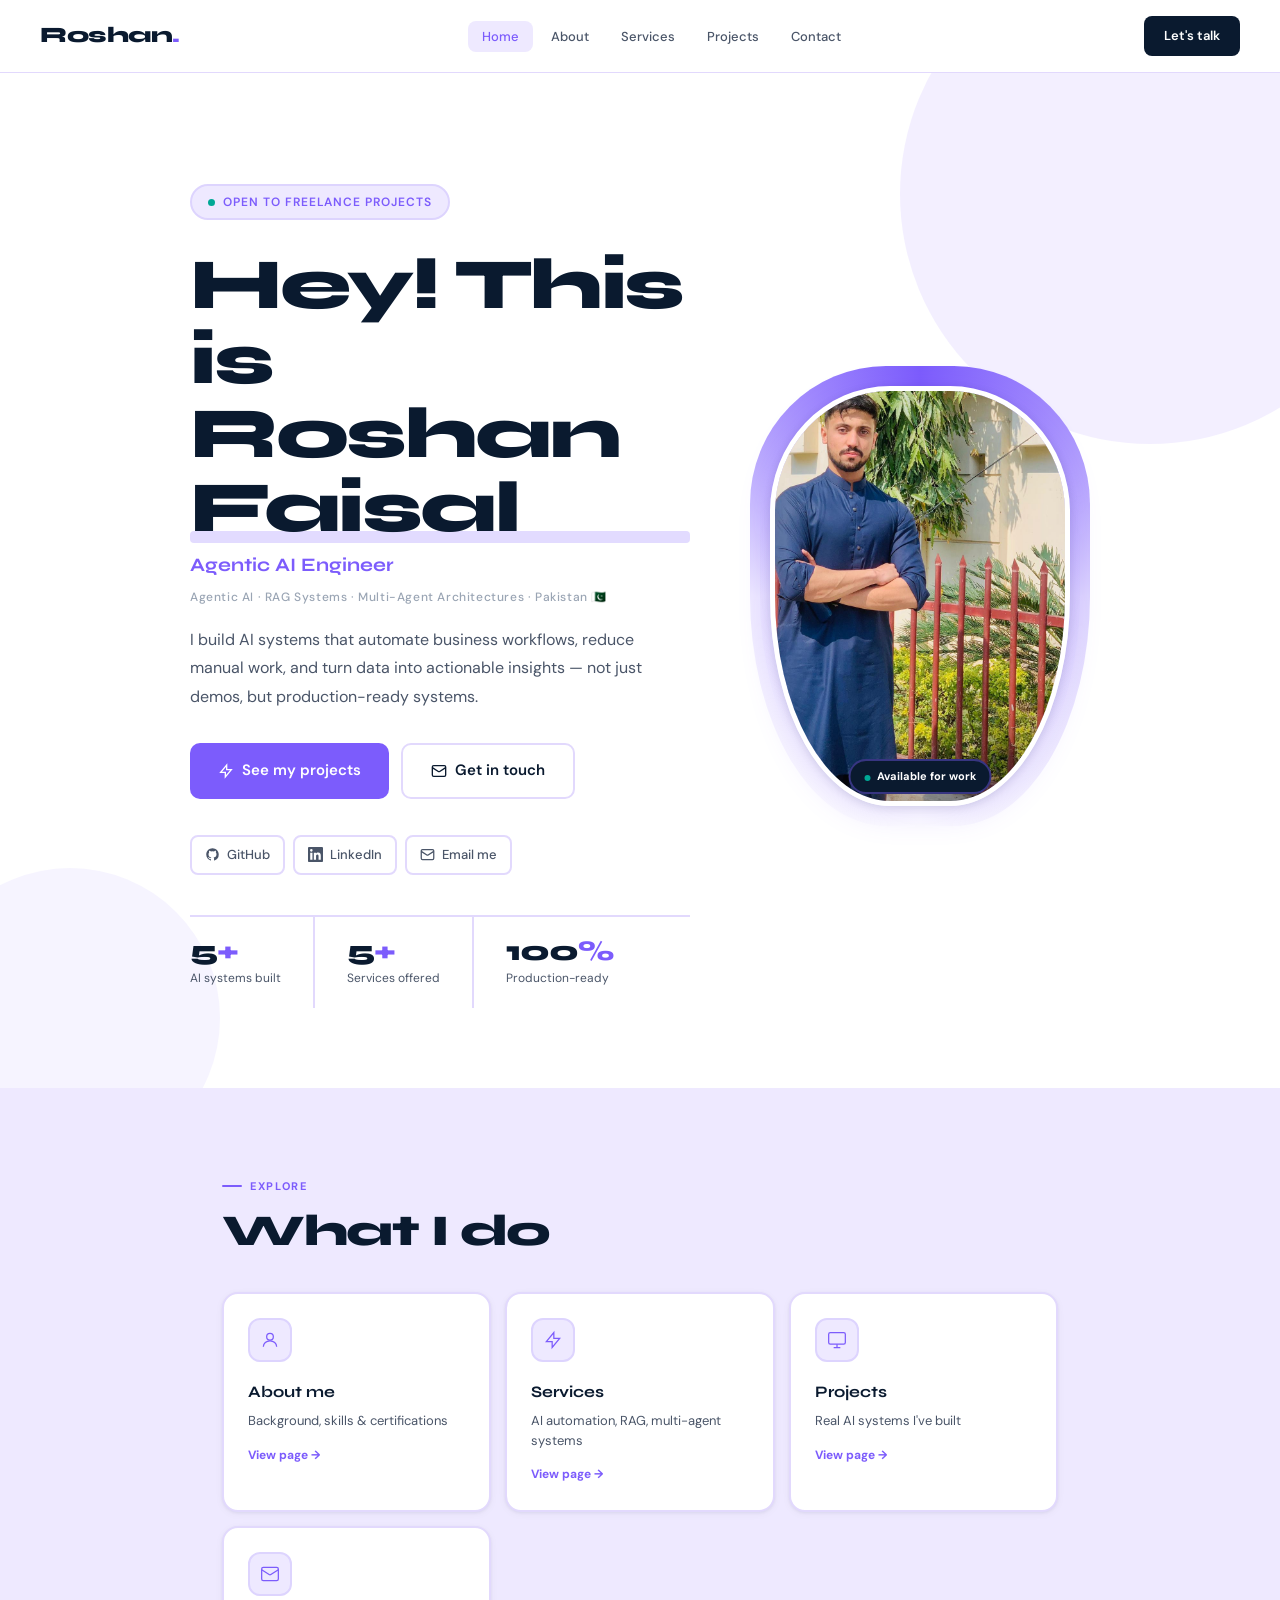
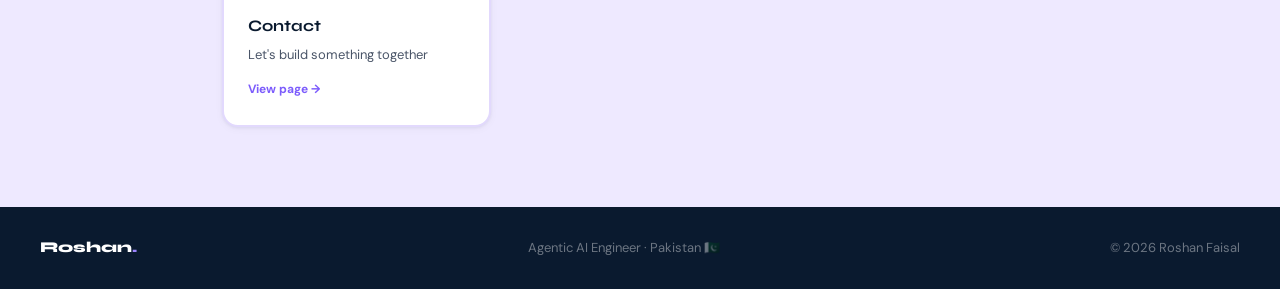
==== index.html @ 2f838269 "Update index.html" ====
<!DOCTYPE html>
<html lang="en">
<head>
<meta charset="UTF-8"><meta name="viewport" content="width=device-width,initial-scale=1.0">
<title>Roshan Faisal — Agentic AI Engineer</title>
<link rel="preconnect" href="https://fonts.googleapis.com">
<link href="https://fonts.googleapis.com/css2?family=Syne:wght@400;600;700;800&family=DM+Sans:opsz,wght@9..40,300;9..40,400;9..40,500;9..40,600&display=swap" rel="stylesheet">
<link rel="stylesheet" href="style.css">
<style>
/* HERO */
#hero{min-height:100vh;display:flex;align-items:center;padding:120px 32px 80px;background:var(--bg-white);position:relative;overflow:hidden;}
#hero::before{content:'';position:absolute;top:-120px;right:-120px;width:500px;height:500px;border-radius:50%;background:var(--purple-soft);opacity:.7;z-index:0;}
#hero::after{content:'';position:absolute;bottom:-80px;left:-80px;width:300px;height:300px;border-radius:50%;background:var(--purple-soft);opacity:.5;z-index:0;}

.hero-inner{max-width:900px;margin:0 auto;width:100%;position:relative;z-index:1;display:grid;grid-template-columns:1fr 340px;gap:60px;align-items:center;}

/* LEFT CONTENT */
.hero-content{}
.hero-badge{display:inline-flex;align-items:center;gap:8px;font-size:12px;font-weight:600;letter-spacing:.08em;text-transform:uppercase;color:var(--purple);border:2px solid var(--purple-mid);border-radius:100px;padding:6px 16px;margin-bottom:28px;background:var(--purple-soft);}
.hero-badge::before{content:'';width:7px;height:7px;border-radius:50%;background:var(--teal);animation:pulse 2s ease-in-out infinite;}
@keyframes pulse{0%,100%{opacity:1;transform:scale(1)}50%{opacity:.4;transform:scale(.7)}}
.hero-name{font-family:var(--font-display);font-size:clamp(38px,6vw,72px);font-weight:800;line-height:1.03;letter-spacing:-2.5px;margin-bottom:4px;color:var(--navy);}
.hero-name-highlight{position:relative;display:inline-block;color:var(--navy);}
.hero-name-highlight::after{content:'';position:absolute;bottom:2px;left:0;right:0;height:12px;background:var(--purple);opacity:.22;border-radius:4px;z-index:-1;}
.hero-role{font-family:var(--font-display);font-size:clamp(14px,2vw,19px);font-weight:700;color:var(--purple);margin-bottom:6px;}
.hero-tagline{font-size:12px;color:var(--text-dim);letter-spacing:.05em;margin-bottom:18px;font-weight:500;}
.hero-desc{font-size:16px;color:var(--text-muted);max-width:480px;line-height:1.78;margin-bottom:32px;}
.hero-btns{display:flex;gap:12px;flex-wrap:wrap;margin-bottom:36px;}
.hero-socials{display:flex;gap:8px;flex-wrap:wrap;}
.hero-socials a{display:flex;align-items:center;gap:7px;font-size:13px;color:var(--text-muted);text-decoration:none;border:2px solid var(--border-soft);padding:7px 13px;border-radius:8px;font-weight:500;background:var(--bg-white);transition:color .2s,border-color .2s,background .2s;}
.hero-socials a:hover{color:var(--purple);border-color:var(--purple);background:var(--purple-soft);}
.hero-socials svg{width:15px;height:15px;flex-shrink:0;}
.hero-stats{display:flex;flex-wrap:wrap;border-top:2px solid var(--border-soft);margin-top:40px;}
.stat-item{padding:20px 32px 20px 0;border-right:2px solid var(--border-soft);margin-right:32px;}
.stat-item:last-child{border-right:none;}
.stat-num{font-family:var(--font-display);font-size:28px;font-weight:800;color:var(--navy);letter-spacing:-1px;line-height:1;margin-bottom:3px;}
.stat-num span{color:var(--purple);}
.stat-label{font-size:12px;color:var(--text-muted);font-weight:400;}

/* RIGHT — PHOTO */
.hero-photo-wrap{display:flex;align-items:center;justify-content:center;position:relative;}

/* outer glow ring */
.hero-photo-wrap::before{
  content:'';position:absolute;
  width:340px;height:460px;border-radius:40% 40% 40% 40% / 30% 30% 50% 50%;
  background:conic-gradient(var(--purple) 0deg, var(--purple-mid) 90deg, transparent 180deg, var(--purple-soft) 270deg, var(--purple) 360deg);
  animation:spin 8s linear infinite;
  z-index:0;
}
/* soft glow behind photo */
.hero-photo-wrap::after{
  content:'';position:absolute;
  width:320px;height:440px;border-radius:40% 40% 40% 40% / 30% 30% 50% 50%;
  background:radial-gradient(circle, rgba(124,92,252,0.25) 0%, transparent 70%);
  z-index:0;
}

@keyframes spin{from{transform:rotate(0deg)}to{transform:rotate(360deg)}}
@keyframes float{0%,100%{transform:translateY(0px)}50%{transform:translateY(-12px)}}

.hero-photo-inner{
  position:relative;z-index:1;
  width:300px;height:420px;
  border-radius:40% 40% 40% 40% / 30% 30% 50% 50%;overflow:hidden;
  border:5px solid var(--bg-white);
  box-shadow:0 8px 32px rgba(124,92,252,0.20), 0 2px 8px rgba(10,26,47,0.12);
  animation:float 4s ease-in-out infinite;
}
.hero-photo-inner img{
  width:100%;height:100%;
  
  
}

/* floating badge on photo */
.photo-badge{
  position:absolute;bottom:12px;left:50%;transform:translateX(-50%);
  background:var(--navy);color:#fff;
  font-size:11px;font-weight:700;
  padding:6px 14px;border-radius:100px;
  white-space:nowrap;z-index:2;
  border:2px solid rgba(124,92,252,0.4);
  animation:float 4s ease-in-out infinite;
  animation-delay:.5s;
}
.photo-badge-dot{
  display:inline-block;width:6px;height:6px;border-radius:50%;
  background:var(--teal);margin-right:6px;
  animation:pulse 2s ease-in-out infinite;
  vertical-align:middle;
}

/* QUICK NAV */
.quick-nav{padding:80px 32px;background:var(--bg-lavender);}
.quick-grid{display:grid;grid-template-columns:repeat(auto-fit,minmax(200px,1fr));gap:14px;margin-top:36px;}
.quick-card{display:block;text-decoration:none;background:var(--bg-white);border:2px solid var(--border-soft);border-radius:16px;padding:24px;box-shadow:var(--shadow-sm);transition:border-color .2s,box-shadow .2s,transform .2s;}
.quick-card:hover{border-color:var(--purple);box-shadow:var(--shadow-md);transform:translateY(-3px);}
.quick-card-icon{width:44px;height:44px;border-radius:12px;background:var(--purple-soft);border:2px solid var(--purple-mid);display:flex;align-items:center;justify-content:center;margin-bottom:16px;}
.quick-card-icon svg{width:20px;height:20px;stroke:var(--purple);fill:none;}
.quick-card-title{font-family:var(--font-display);font-size:16px;font-weight:700;color:var(--navy);margin-bottom:6px;}
.quick-card-sub{font-size:13px;color:var(--text-muted);line-height:1.5;}
.quick-card-arrow{display:inline-flex;margin-top:14px;font-size:12px;color:var(--purple);font-weight:700;}

/* RESPONSIVE */
@media(max-width:768px){
  .hero-inner{grid-template-columns:1fr;gap:40px;}
  .hero-photo-wrap{order:-1;} /* photo on top on mobile */
  .hero-photo-wrap::before{width:240px;height:340px;}
  .hero-photo-inner{width:220px;height:320px;}
  .hero-photo-wrap::after{width:220px;height:320px;}
}
@media(max-width:600px){
  #hero{padding:100px 20px 60px;}
  .hero-btns{flex-direction:column;}
  .stat-item{padding:16px 20px 16px 0;margin-right:20px;}
  .quick-nav{padding:60px 20px;}
  .hero-name{font-size:clamp(36px,9vw,52px);}
}
</style>
</head>
<body>
<nav>
  <a href="index.html" class="nav-logo">Roshan<span>.</span></a>
  <ul class="nav-links">
    <li><a href="index.html" class="active">Home</a></li>
    <li><a href="about.html">About</a></li>
    <li><a href="services.html">Services</a></li>
    <li><a href="projects.html">Projects</a></li>
    <li><a href="contact.html">Contact</a></li>
  </ul>
  <a href="contact.html" class="nav-cta">Let's talk</a>
  <button class="nav-hamburger" id="ham" aria-label="Menu"><span></span><span></span><span></span></button>
</nav>
<div class="mobile-menu" id="mob">
  <button class="mobile-close" id="mob-close">✕</button>
  <a href="index.html" class="active">Home</a>
  <a href="about.html">About</a>
  <a href="services.html">Services</a>
  <a href="projects.html">Projects</a>
  <a href="contact.html">Contact</a>
</div>

<div class="page-wrapper">
<section id="hero">
  <div class="hero-inner">

    <!-- LEFT: Text content -->
    <div class="hero-content">
      <div class="hero-badge">Open to freelance projects</div>
      <h1 class="hero-name">Hey! This is<br><span class="hero-name-highlight">Roshan Faisal</span></h1>
      <p class="hero-role">Agentic AI Engineer</p>
      <p class="hero-tagline">Agentic AI · RAG Systems · Multi-Agent Architectures · Pakistan 🇵🇰</p>
      <p class="hero-desc">I build AI systems that automate business workflows, reduce manual work, and turn data into actionable insights — not just demos, but production-ready systems.</p>
      <div class="hero-btns">
        <a href="projects.html" class="btn-primary"><svg width="16" height="16" fill="none" stroke="currentColor" stroke-width="2" viewBox="0 0 24 24"><path d="M13 10V3L4 14h7v7l9-11h-7z"/></svg>See my projects</a>
        <a href="contact.html" class="btn-outline"><svg width="16" height="16" fill="none" stroke="currentColor" stroke-width="2" viewBox="0 0 24 24"><rect x="2" y="4" width="20" height="16" rx="2"/><path d="m22 7-8.97 5.7a1.94 1.94 0 0 1-2.06 0L2 7"/></svg>Get in touch</a>
      </div>
      <div class="hero-socials">
        <a href="https://github.com/Roshu-313" target="_blank"><svg fill="currentColor" viewBox="0 0 24 24"><path d="M12 2C6.477 2 2 6.484 2 12.017c0 4.425 2.865 8.18 6.839 9.504.5.092.682-.217.682-.483 0-.237-.008-.868-.013-1.703-2.782.605-3.369-1.343-3.369-1.343-.454-1.158-1.11-1.466-1.11-1.466-.908-.62.069-.608.069-.608 1.003.07 1.531 1.032 1.531 1.032.892 1.53 2.341 1.088 2.91.832.092-.647.35-1.088.636-1.338-2.22-.253-4.555-1.113-4.555-4.951 0-1.093.39-1.988 1.029-2.688-.103-.253-.446-1.272.098-2.65 0 0 .84-.27 2.75 1.026A9.564 9.564 0 0 1 12 6.844a9.59 9.59 0 0 1 2.504.337c1.909-1.296 2.747-1.027 2.747-1.027.546 1.379.202 2.398.1 2.651.64.7 1.028 1.595 1.028 2.688 0 3.848-2.339 4.695-4.566 4.943.359.309.678.92.678 1.855 0 1.338-.012 2.419-.012 2.747 0 .268.18.58.688.482A10.02 10.02 0 0 0 22 12.017C22 6.484 17.522 2 12 2z"/></svg>GitHub</a>
        <a href="https://www.linkedin.com/in/roshan-faisal-9662742b0/" target="_blank"><svg fill="currentColor" viewBox="0 0 24 24"><path d="M20.447 20.452h-3.554v-5.569c0-1.328-.027-3.037-1.852-3.037-1.853 0-2.136 1.445-2.136 2.939v5.667H9.351V9h3.414v1.561h.046c.477-.9 1.637-1.85 3.37-1.85 3.601 0 4.267 2.37 4.267 5.455v6.286zM5.337 7.433a2.062 2.062 0 0 1-2.063-2.065 2.064 2.064 0 1 1 2.063 2.065zm1.782 13.019H3.555V9h3.564v11.452zM22.225 0H1.771C.792 0 0 .774 0 1.729v20.542C0 23.227.792 24 1.771 24h20.451C23.2 24 24 23.227 24 22.271V1.729C24 .774 23.2 0 22.222 0h.003z"/></svg>LinkedIn</a>
        <a href="mailto:roshanfaisal0509@gmail.com"><svg fill="none" stroke="currentColor" stroke-width="2" viewBox="0 0 24 24"><rect x="2" y="4" width="20" height="16" rx="2"/><path d="m22 7-8.97 5.7a1.94 1.94 0 0 1-2.06 0L2 7"/></svg>Email me</a>
      </div>
      <div class="hero-stats">
        <div class="stat-item"><div class="stat-num">5<span>+</span></div><div class="stat-label">AI systems built</div></div>
        <div class="stat-item"><div class="stat-num">5<span>+</span></div><div class="stat-label">Services offered</div></div>
        <div class="stat-item"><div class="stat-num">100<span>%</span></div><div class="stat-label">Production-ready</div></div>
      </div>
    </div>

    <!-- RIGHT: Profile photo -->
    <div class="hero-photo-wrap">
      <div class="hero-photo-inner">
        <!-- save your photo as profile.jpg in the same folder -->
        <img src="profile.jpg" alt="Roshan Faisal" style="width:100%;height:100%;object-fit:cover;object-position:top center;background:#e8e4f7;">
      </div>
      <div class="photo-badge">
        <span class="photo-badge-dot"></span>Available for work
      </div>
    </div>

  </div>
</section>

<section class="quick-nav">
  <div class="container">
    <div class="section-label">Explore</div>
    <h2 class="section-title">What I do</h2>
    <div class="quick-grid">
      <a href="about.html" class="quick-card fade-in"><div class="quick-card-icon"><svg stroke-width="1.5" viewBox="0 0 24 24"><circle cx="12" cy="8" r="4"/><path d="M4 20c0-4 3.6-7 8-7s8 3 8 7"/></svg></div><div class="quick-card-title">About me</div><div class="quick-card-sub">Background, skills & certifications</div><div class="quick-card-arrow">View page →</div></a>
      <a href="services.html" class="quick-card fade-in"><div class="quick-card-icon"><svg stroke-width="1.5" viewBox="0 0 24 24"><path d="M13 10V3L4 14h7v7l9-11h-7z"/></svg></div><div class="quick-card-title">Services</div><div class="quick-card-sub">AI automation, RAG, multi-agent systems</div><div class="quick-card-arrow">View page →</div></a>
      <a href="projects.html" class="quick-card fade-in"><div class="quick-card-icon"><svg stroke-width="1.5" viewBox="0 0 24 24"><rect x="2" y="3" width="20" height="14" rx="2"/><path d="M8 21h8M12 17v4"/></svg></div><div class="quick-card-title">Projects</div><div class="quick-card-sub">Real AI systems I've built</div><div class="quick-card-arrow">View page →</div></a>
      <a href="contact.html" class="quick-card fade-in"><div class="quick-card-icon"><svg stroke-width="1.5" viewBox="0 0 24 24"><rect x="2" y="4" width="20" height="16" rx="2"/><path d="m22 7-8.97 5.7a1.94 1.94 0 0 1-2.06 0L2 7"/></svg></div><div class="quick-card-title">Contact</div><div class="quick-card-sub">Let's build something together</div><div class="quick-card-arrow">View page →</div></a>
    </div>
  </div>
</section>
</div>

<footer>
  <div class="footer-logo">Roshan<span>.</span></div>
  <div>Agentic AI Engineer · Pakistan 🇵🇰</div>
  <div>© 2026 Roshan Faisal</div>
</footer>
<script>
const ham=document.getElementById('ham');const mob=document.getElementById('mob');
ham.addEventListener('click',()=>{ham.classList.toggle('open');mob.classList.toggle('open');document.body.style.overflow=mob.classList.contains('open')?'hidden':'';});
document.getElementById('mob-close').addEventListener('click',()=>{ham.classList.remove('open');mob.classList.remove('open');document.body.style.overflow='';});
document.querySelectorAll('.mobile-menu a').forEach(a=>a.addEventListener('click',()=>{ham.classList.remove('open');mob.classList.remove('open');document.body.style.overflow='';}));
const obs=new IntersectionObserver(entries=>{entries.forEach((e,i)=>{if(e.isIntersecting)setTimeout(()=>e.target.classList.add('visible'),i*80);});},{threshold:.08});
document.querySelectorAll('.fade-in').forEach(el=>obs.observe(el));
</script>
</body>
</html>
---- style.css ----
/* ROSHAN FAISAL PORTFOLIO — REFINED LIGHT THEME */
:root {
  --navy:#0A1A2F;--purple:#7C5CFC;--purple-dark:#5B3FD4;--purple-light:#9B84FD;
  --purple-soft:#EEE9FF;--purple-mid:#DDD4FE;--purple-dim:rgba(124,92,252,0.12);
  --teal:#00A896;--bg-white:#FFFFFF;--bg-soft:#F5F3FF;--bg-lavender:#EEE9FF;
  --text:#0A1A2F;--text-muted:#4A5568;--text-dim:#9AA5B4;
  --border:rgba(124,92,252,0.25);--border-soft:#E2D9FD;
  --shadow-sm:0 1px 3px rgba(10,26,47,0.06),0 2px 8px rgba(10,26,47,0.04);
  --shadow-md:0 4px 12px rgba(10,26,47,0.10),0 8px 28px rgba(10,26,47,0.08);
  --font-display:'Syne',sans-serif;--font-body:'DM Sans',sans-serif;
}
*,*::before,*::after{box-sizing:border-box;margin:0;padding:0;}
html{scroll-behavior:smooth;}
body{background:var(--bg-white);color:var(--text);font-family:var(--font-body);font-size:16px;line-height:1.7;overflow-x:hidden;}

/* NAV */
nav{position:fixed;top:0;left:0;right:0;z-index:200;display:flex;align-items:center;justify-content:space-between;padding:16px 40px;background:rgba(255,255,255,0.96);backdrop-filter:blur(20px);border-bottom:1px solid var(--border-soft);}
.nav-logo{font-family:var(--font-display);font-size:22px;font-weight:800;color:var(--navy);text-decoration:none;letter-spacing:-.5px;}
.nav-logo span{color:var(--purple);}
.nav-links{display:flex;gap:4px;list-style:none;}
.nav-links a{font-size:13px;color:var(--text-muted);text-decoration:none;font-weight:500;padding:7px 14px;border-radius:8px;transition:color .2s,background .2s;}
.nav-links a:hover{color:var(--navy);background:var(--bg-soft);}
.nav-links a.active{color:var(--purple);background:var(--purple-soft);}
.nav-cta{font-size:13px;padding:9px 20px;border-radius:8px;background:var(--navy);color:#fff;text-decoration:none;font-weight:600;transition:background .2s;}
.nav-cta:hover{background:var(--purple);}

/* HAMBURGER */
.nav-hamburger{display:none;flex-direction:column;gap:5px;cursor:pointer;padding:6px;border:none;background:none;}
.nav-hamburger span{display:block;width:22px;height:2px;background:var(--navy);border-radius:2px;transition:all .3s;}
.nav-hamburger.open span:nth-child(1){transform:rotate(45deg) translate(5px,5px);}
.nav-hamburger.open span:nth-child(2){opacity:0;}
.nav-hamburger.open span:nth-child(3){transform:rotate(-45deg) translate(5px,-5px);}
.mobile-menu{display:none;position:fixed;inset:0;background:rgba(10,26,47,0.97);z-index:190;flex-direction:column;align-items:center;justify-content:center;gap:6px;}
.mobile-menu.open{display:flex;}
.mobile-menu a{font-family:var(--font-display);font-size:32px;font-weight:800;color:#fff;text-decoration:none;padding:12px 32px;border-radius:12px;transition:color .2s;letter-spacing:-.5px;}
.mobile-menu a:hover,.mobile-menu a.active{color:var(--purple-light);}
.mobile-close{position:absolute;top:20px;right:24px;font-size:32px;color:#fff;cursor:pointer;background:none;border:none;font-family:var(--font-display);font-weight:800;line-height:1;}

/* LAYOUT */
.page-wrapper{padding-top:64px;}
.container{max-width:900px;margin:0 auto;padding:0 32px;}

/* SECTION LABELS */
.section-label{display:inline-flex;align-items:center;gap:8px;font-size:11px;font-weight:700;letter-spacing:.15em;text-transform:uppercase;color:var(--purple);margin-bottom:12px;}
.section-label::before{content:'';width:20px;height:2px;background:var(--purple);border-radius:2px;}
.section-title{font-family:var(--font-display);font-size:clamp(28px,5vw,44px);font-weight:800;letter-spacing:-1.5px;line-height:1.1;color:var(--navy);margin-bottom:12px;}
.section-sub{font-size:16px;color:var(--text-muted);max-width:520px;line-height:1.7;}

/* BUTTONS */
.btn-primary{display:inline-flex;align-items:center;gap:8px;font-size:15px;font-weight:600;padding:13px 28px;border-radius:10px;background:var(--purple);color:#fff;text-decoration:none;border:none;cursor:pointer;font-family:var(--font-body);transition:transform .15s,background .15s;}
.btn-primary:hover{background:var(--purple-dark);transform:translateY(-1px);}
.btn-outline{display:inline-flex;align-items:center;gap:8px;font-size:15px;font-weight:600;padding:13px 28px;border-radius:10px;background:transparent;color:var(--navy);text-decoration:none;border:2px solid var(--border-soft);cursor:pointer;font-family:var(--font-body);transition:border-color .15s,background .15s,color .15s;}
.btn-outline:hover{border-color:var(--purple);background:var(--purple-soft);color:var(--purple);}

/* SKILL TAGS — ALL PURPLE FILLED */
.skill-tag{font-size:13px;font-weight:600;padding:9px 18px;border-radius:100px;border:2px solid var(--purple-mid);color:var(--purple-dark);background:var(--purple-soft);transition:all .2s;cursor:default;display:inline-block;}
.skill-tag:hover{background:var(--purple);color:#fff;border-color:var(--purple);}

/* FOOTER */
footer{padding:28px 40px;background:var(--navy);border-top:none;display:flex;align-items:center;justify-content:space-between;font-size:13px;color:rgba(255,255,255,0.4);flex-wrap:wrap;gap:8px;}
.footer-logo{font-family:var(--font-display);font-weight:800;color:#fff;font-size:15px;}
.footer-logo span{color:var(--purple-light);}

/* ANIMATIONS */
.fade-in{opacity:0;transform:translateY(20px);transition:opacity .55s ease,transform .55s ease;}
.fade-in.visible{opacity:1;transform:none;}

@media(max-width:768px){
  nav{padding:14px 20px;}
  .nav-links,.nav-cta{display:none;}
  .nav-hamburger{display:flex;}
  .container{padding:0 20px;}
  footer{flex-direction:column;text-align:center;padding:20px;}
}
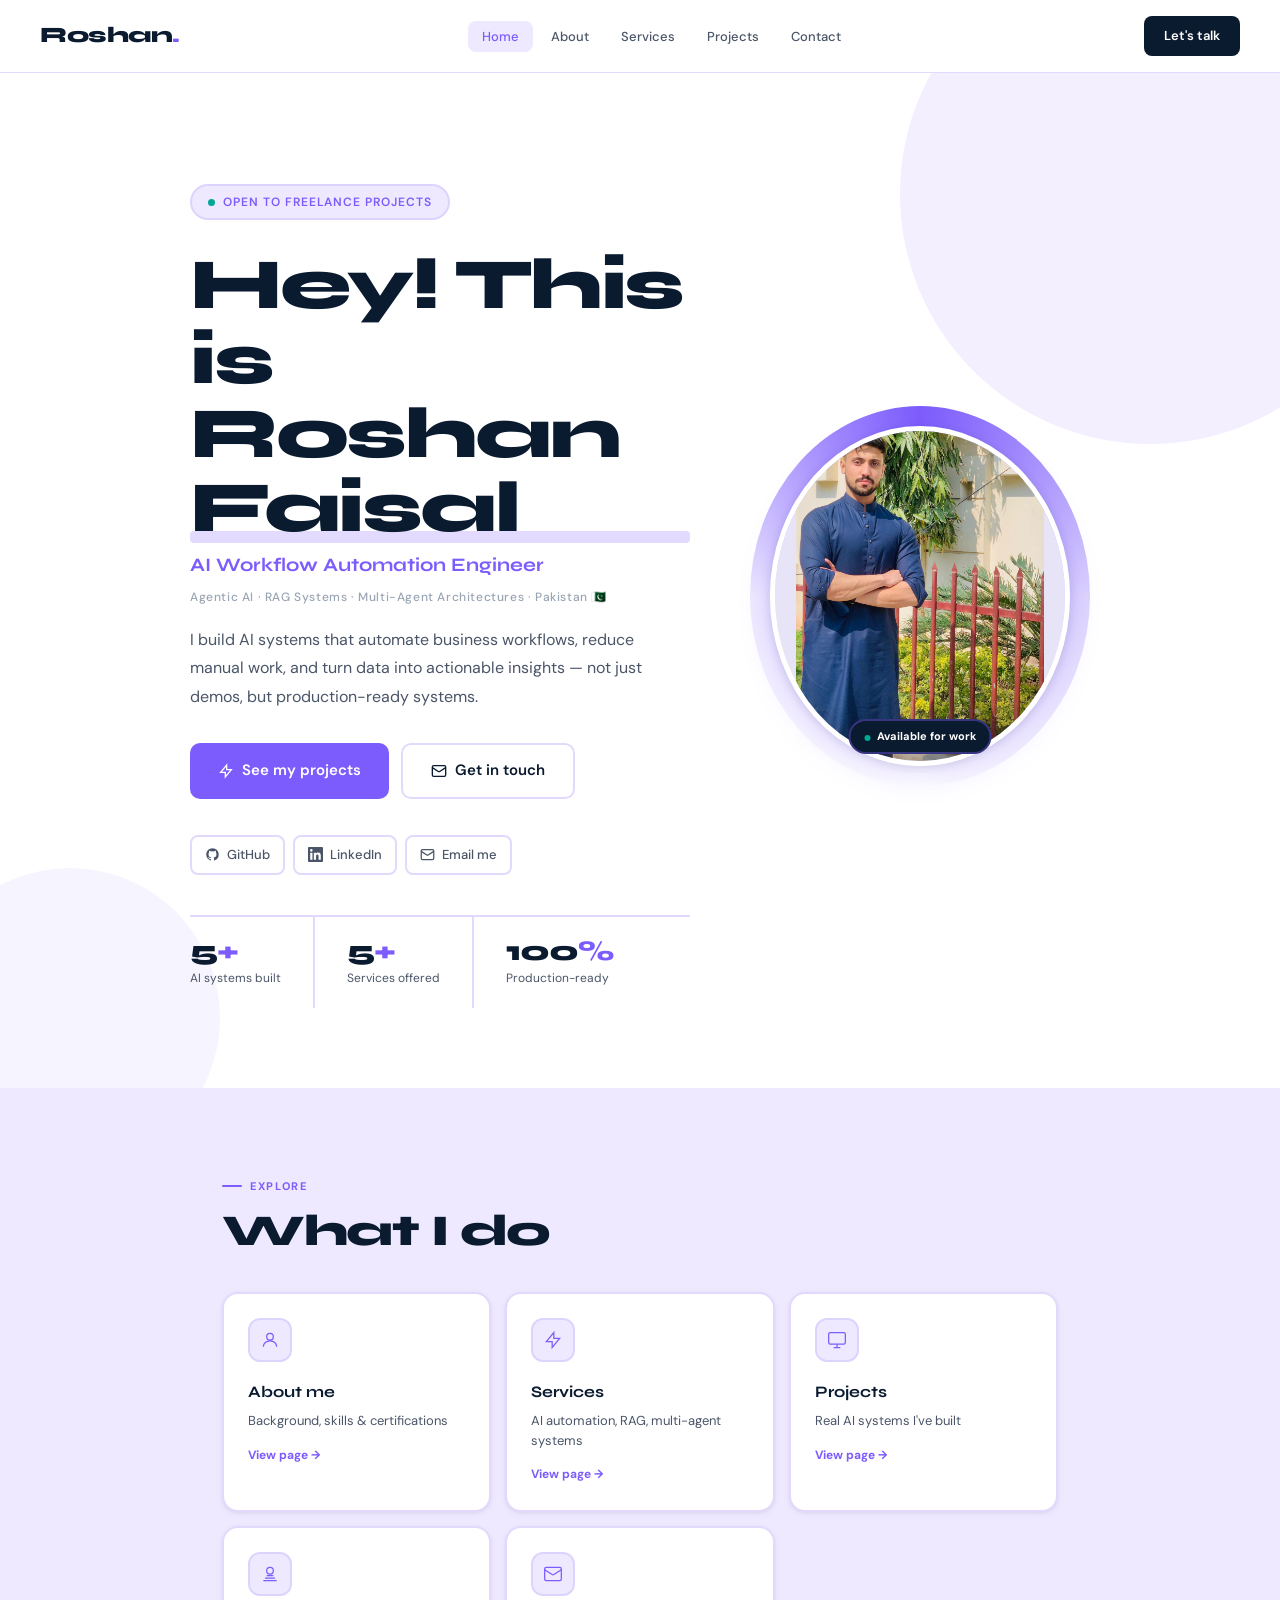
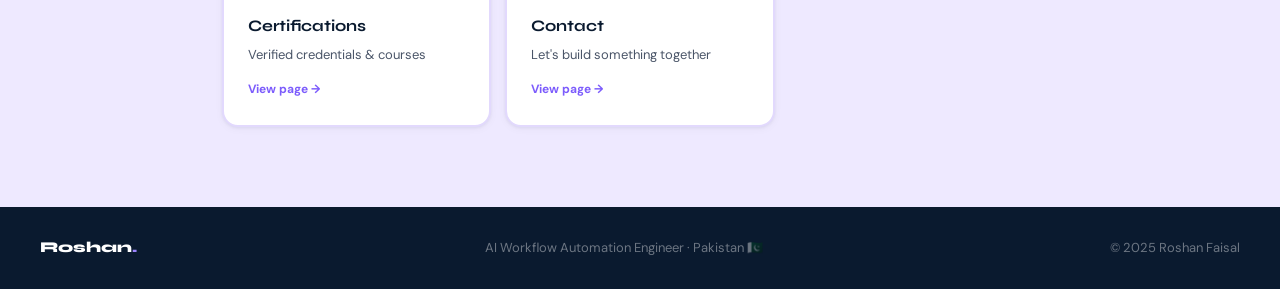
==== commit 772e8448: "Update index.html" ====
--- a/index.html
+++ b/index.html
@@ -2,7 +2,7 @@
 <html lang="en">
 <head>
 <meta charset="UTF-8"><meta name="viewport" content="width=device-width,initial-scale=1.0">
-<title>Roshan Faisal — Agentic AI Engineer</title>
+<title>Roshan Faisal — AI Workflow Automation Engineer</title>
 <link rel="preconnect" href="https://fonts.googleapis.com">
 <link href="https://fonts.googleapis.com/css2?family=Syne:wght@400;600;700;800&family=DM+Sans:opsz,wght@9..40,300;9..40,400;9..40,500;9..40,600&display=swap" rel="stylesheet">
 <link rel="stylesheet" href="style.css">
@@ -43,7 +43,7 @@
 /* outer glow ring */
 .hero-photo-wrap::before{
   content:'';position:absolute;
-  width:340px;height:460px;border-radius:40% 40% 40% 40% / 30% 30% 50% 50%;
+  width:340px;height:380px;border-radius:50%;
   background:conic-gradient(var(--purple) 0deg, var(--purple-mid) 90deg, transparent 180deg, var(--purple-soft) 270deg, var(--purple) 360deg);
   animation:spin 8s linear infinite;
   z-index:0;
@@ -51,7 +51,7 @@
 /* soft glow behind photo */
 .hero-photo-wrap::after{
   content:'';position:absolute;
-  width:320px;height:440px;border-radius:40% 40% 40% 40% / 30% 30% 50% 50%;
+  width:320px;height:360px;border-radius:50%;
   background:radial-gradient(circle, rgba(124,92,252,0.25) 0%, transparent 70%);
   z-index:0;
 }
@@ -61,8 +61,8 @@
 
 .hero-photo-inner{
   position:relative;z-index:1;
-  width:300px;height:420px;
-  border-radius:40% 40% 40% 40% / 30% 30% 50% 50%;overflow:hidden;
+  width:300px;height:340px;
+  border-radius:50%;overflow:hidden;
   border:5px solid var(--bg-white);
   box-shadow:0 8px 32px rgba(124,92,252,0.20), 0 2px 8px rgba(10,26,47,0.12);
   animation:float 4s ease-in-out infinite;
@@ -106,9 +106,9 @@
 @media(max-width:768px){
   .hero-inner{grid-template-columns:1fr;gap:40px;}
   .hero-photo-wrap{order:-1;} /* photo on top on mobile */
-  .hero-photo-wrap::before{width:240px;height:340px;}
-  .hero-photo-inner{width:220px;height:320px;}
-  .hero-photo-wrap::after{width:220px;height:320px;}
+  .hero-photo-wrap::before{width:220px;height:280px;}
+  .hero-photo-inner{width:220px;height:260px;}
+  .hero-photo-wrap::after{width:220px;height:260px;}
 }
 @media(max-width:600px){
   #hero{padding:100px 20px 60px;}
@@ -149,7 +149,7 @@
     <div class="hero-content">
       <div class="hero-badge">Open to freelance projects</div>
       <h1 class="hero-name">Hey! This is<br><span class="hero-name-highlight">Roshan Faisal</span></h1>
-      <p class="hero-role">Agentic AI Engineer</p>
+      <p class="hero-role">AI Workflow Automation Engineer</p>
       <p class="hero-tagline">Agentic AI · RAG Systems · Multi-Agent Architectures · Pakistan 🇵🇰</p>
       <p class="hero-desc">I build AI systems that automate business workflows, reduce manual work, and turn data into actionable insights — not just demos, but production-ready systems.</p>
       <div class="hero-btns">
@@ -172,7 +172,7 @@
     <div class="hero-photo-wrap">
       <div class="hero-photo-inner">
         <!-- save your photo as profile.jpg in the same folder -->
-        <img src="profile.jpg" alt="Roshan Faisal" style="width:100%;height:100%;object-fit:cover;object-position:top center;background:#e8e4f7;">
+        <img src="profile.jpg" alt="Roshan Faisal" style="width:100%;height:100%;object-fit:contain;object-position:center top;background:#e8e4f7;">
       </div>
       <div class="photo-badge">
         <span class="photo-badge-dot"></span>Available for work
@@ -190,6 +190,7 @@
       <a href="about.html" class="quick-card fade-in"><div class="quick-card-icon"><svg stroke-width="1.5" viewBox="0 0 24 24"><circle cx="12" cy="8" r="4"/><path d="M4 20c0-4 3.6-7 8-7s8 3 8 7"/></svg></div><div class="quick-card-title">About me</div><div class="quick-card-sub">Background, skills & certifications</div><div class="quick-card-arrow">View page →</div></a>
       <a href="services.html" class="quick-card fade-in"><div class="quick-card-icon"><svg stroke-width="1.5" viewBox="0 0 24 24"><path d="M13 10V3L4 14h7v7l9-11h-7z"/></svg></div><div class="quick-card-title">Services</div><div class="quick-card-sub">AI automation, RAG, multi-agent systems</div><div class="quick-card-arrow">View page →</div></a>
       <a href="projects.html" class="quick-card fade-in"><div class="quick-card-icon"><svg stroke-width="1.5" viewBox="0 0 24 24"><rect x="2" y="3" width="20" height="14" rx="2"/><path d="M8 21h8M12 17v4"/></svg></div><div class="quick-card-title">Projects</div><div class="quick-card-sub">Real AI systems I've built</div><div class="quick-card-arrow">View page →</div></a>
+      <a href="about.html#certifications" class="quick-card fade-in"><div class="quick-card-icon"><svg stroke-width="1.5" viewBox="0 0 24 24"><circle cx="12" cy="8" r="4"/><path d="M8 14h8M6 17h12M4 20h16"/></svg></div><div class="quick-card-title">Certifications</div><div class="quick-card-sub">Verified credentials & courses</div><div class="quick-card-arrow">View page →</div></a>
       <a href="contact.html" class="quick-card fade-in"><div class="quick-card-icon"><svg stroke-width="1.5" viewBox="0 0 24 24"><rect x="2" y="4" width="20" height="16" rx="2"/><path d="m22 7-8.97 5.7a1.94 1.94 0 0 1-2.06 0L2 7"/></svg></div><div class="quick-card-title">Contact</div><div class="quick-card-sub">Let's build something together</div><div class="quick-card-arrow">View page →</div></a>
     </div>
   </div>
@@ -198,8 +199,8 @@
 
 <footer>
   <div class="footer-logo">Roshan<span>.</span></div>
-  <div>Agentic AI Engineer · Pakistan 🇵🇰</div>
-  <div>© 2026 Roshan Faisal</div>
+  <div>AI Workflow Automation Engineer · Pakistan 🇵🇰</div>
+  <div>© 2025 Roshan Faisal</div>
 </footer>
 <script>
 const ham=document.getElementById('ham');const mob=document.getElementById('mob');
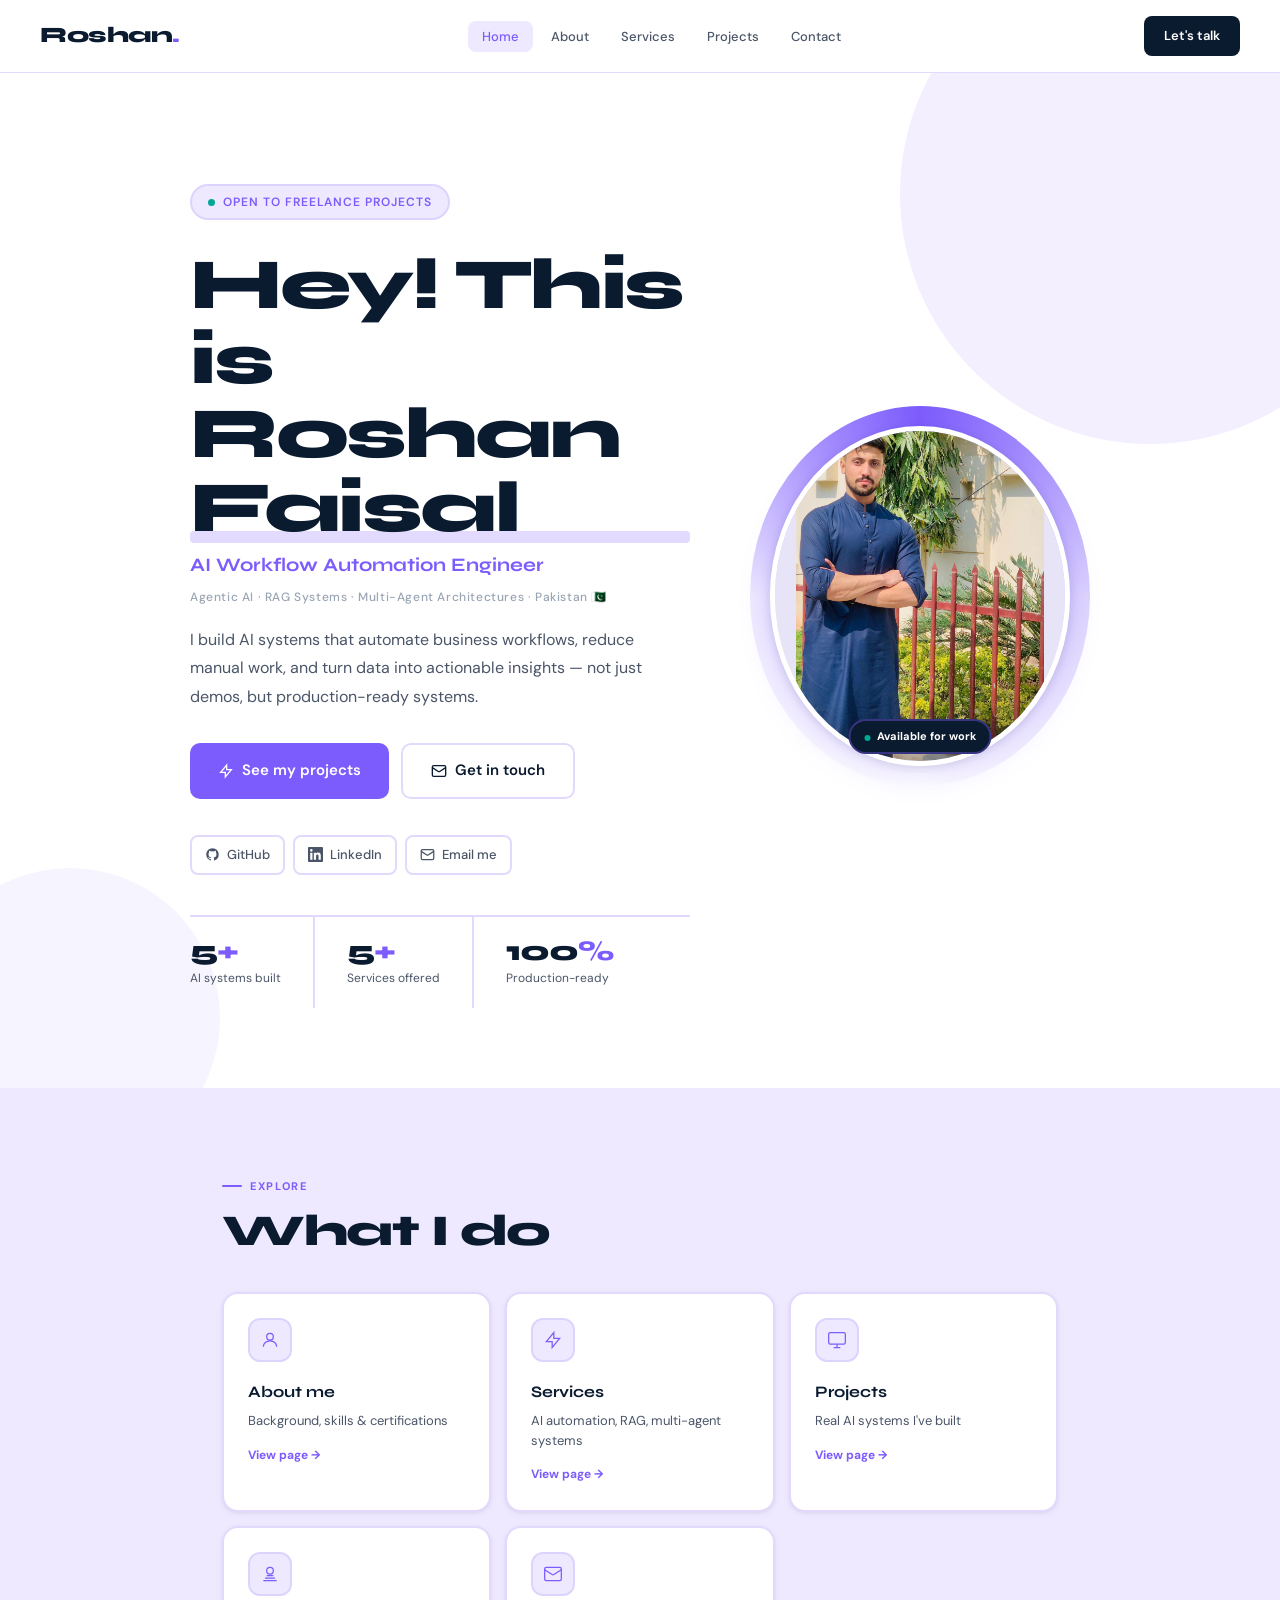
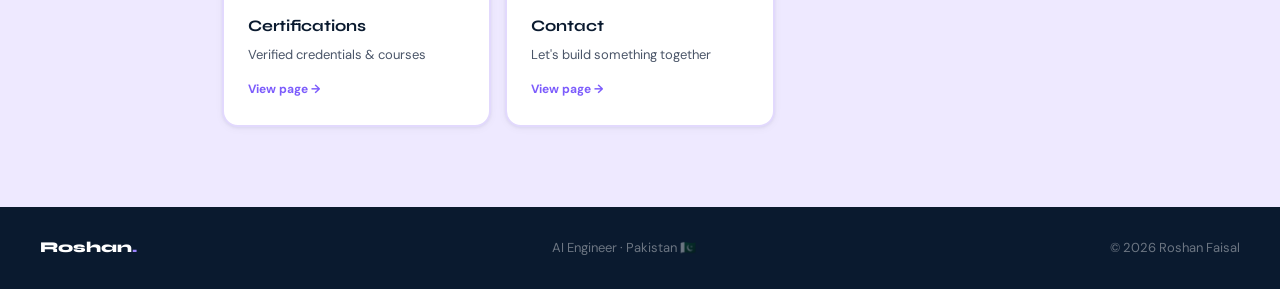
==== commit a1a9a1ad: "Update index.html" ====
--- a/index.html
+++ b/index.html
@@ -2,7 +2,7 @@
 <html lang="en">
 <head>
 <meta charset="UTF-8"><meta name="viewport" content="width=device-width,initial-scale=1.0">
-<title>Roshan Faisal — AI Workflow Automation Engineer</title>
+<title>Roshan Faisal — AI Engineer</title>
 <link rel="preconnect" href="https://fonts.googleapis.com">
 <link href="https://fonts.googleapis.com/css2?family=Syne:wght@400;600;700;800&family=DM+Sans:opsz,wght@9..40,300;9..40,400;9..40,500;9..40,600&display=swap" rel="stylesheet">
 <link rel="stylesheet" href="style.css">
@@ -199,8 +199,8 @@
 
 <footer>
   <div class="footer-logo">Roshan<span>.</span></div>
-  <div>AI Workflow Automation Engineer · Pakistan 🇵🇰</div>
-  <div>© 2025 Roshan Faisal</div>
+  <div>AI Engineer · Pakistan 🇵🇰</div>
+  <div>© 2026 Roshan Faisal</div>
 </footer>
 <script>
 const ham=document.getElementById('ham');const mob=document.getElementById('mob');
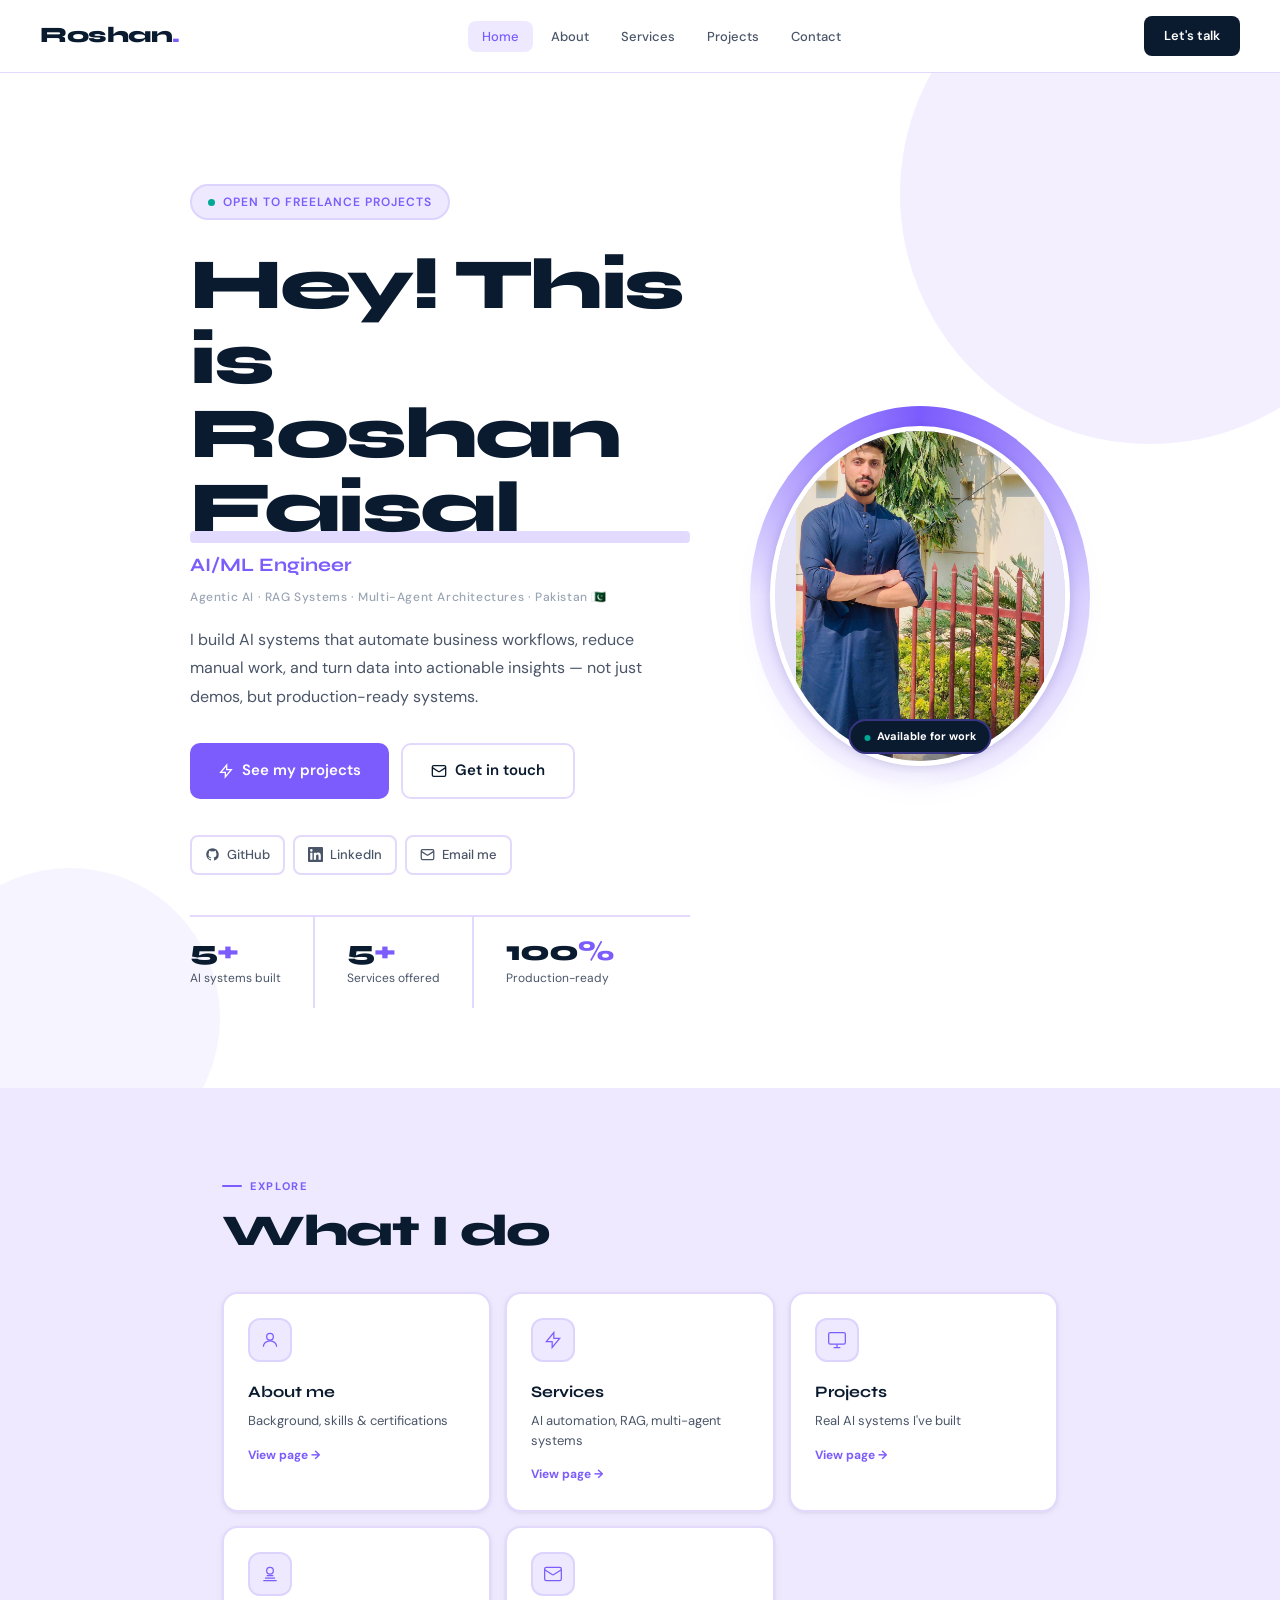
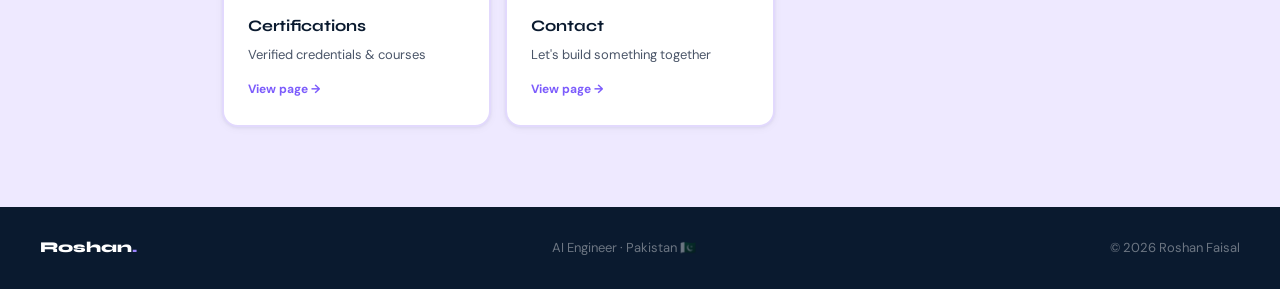
==== commit faaea69d: "Update index.html" ====
--- a/index.html
+++ b/index.html
@@ -149,7 +149,7 @@
     <div class="hero-content">
       <div class="hero-badge">Open to freelance projects</div>
       <h1 class="hero-name">Hey! This is<br><span class="hero-name-highlight">Roshan Faisal</span></h1>
-      <p class="hero-role">AI Workflow Automation Engineer</p>
+      <p class="hero-role">AI/ML Engineer</p>
       <p class="hero-tagline">Agentic AI · RAG Systems · Multi-Agent Architectures · Pakistan 🇵🇰</p>
       <p class="hero-desc">I build AI systems that automate business workflows, reduce manual work, and turn data into actionable insights — not just demos, but production-ready systems.</p>
       <div class="hero-btns">
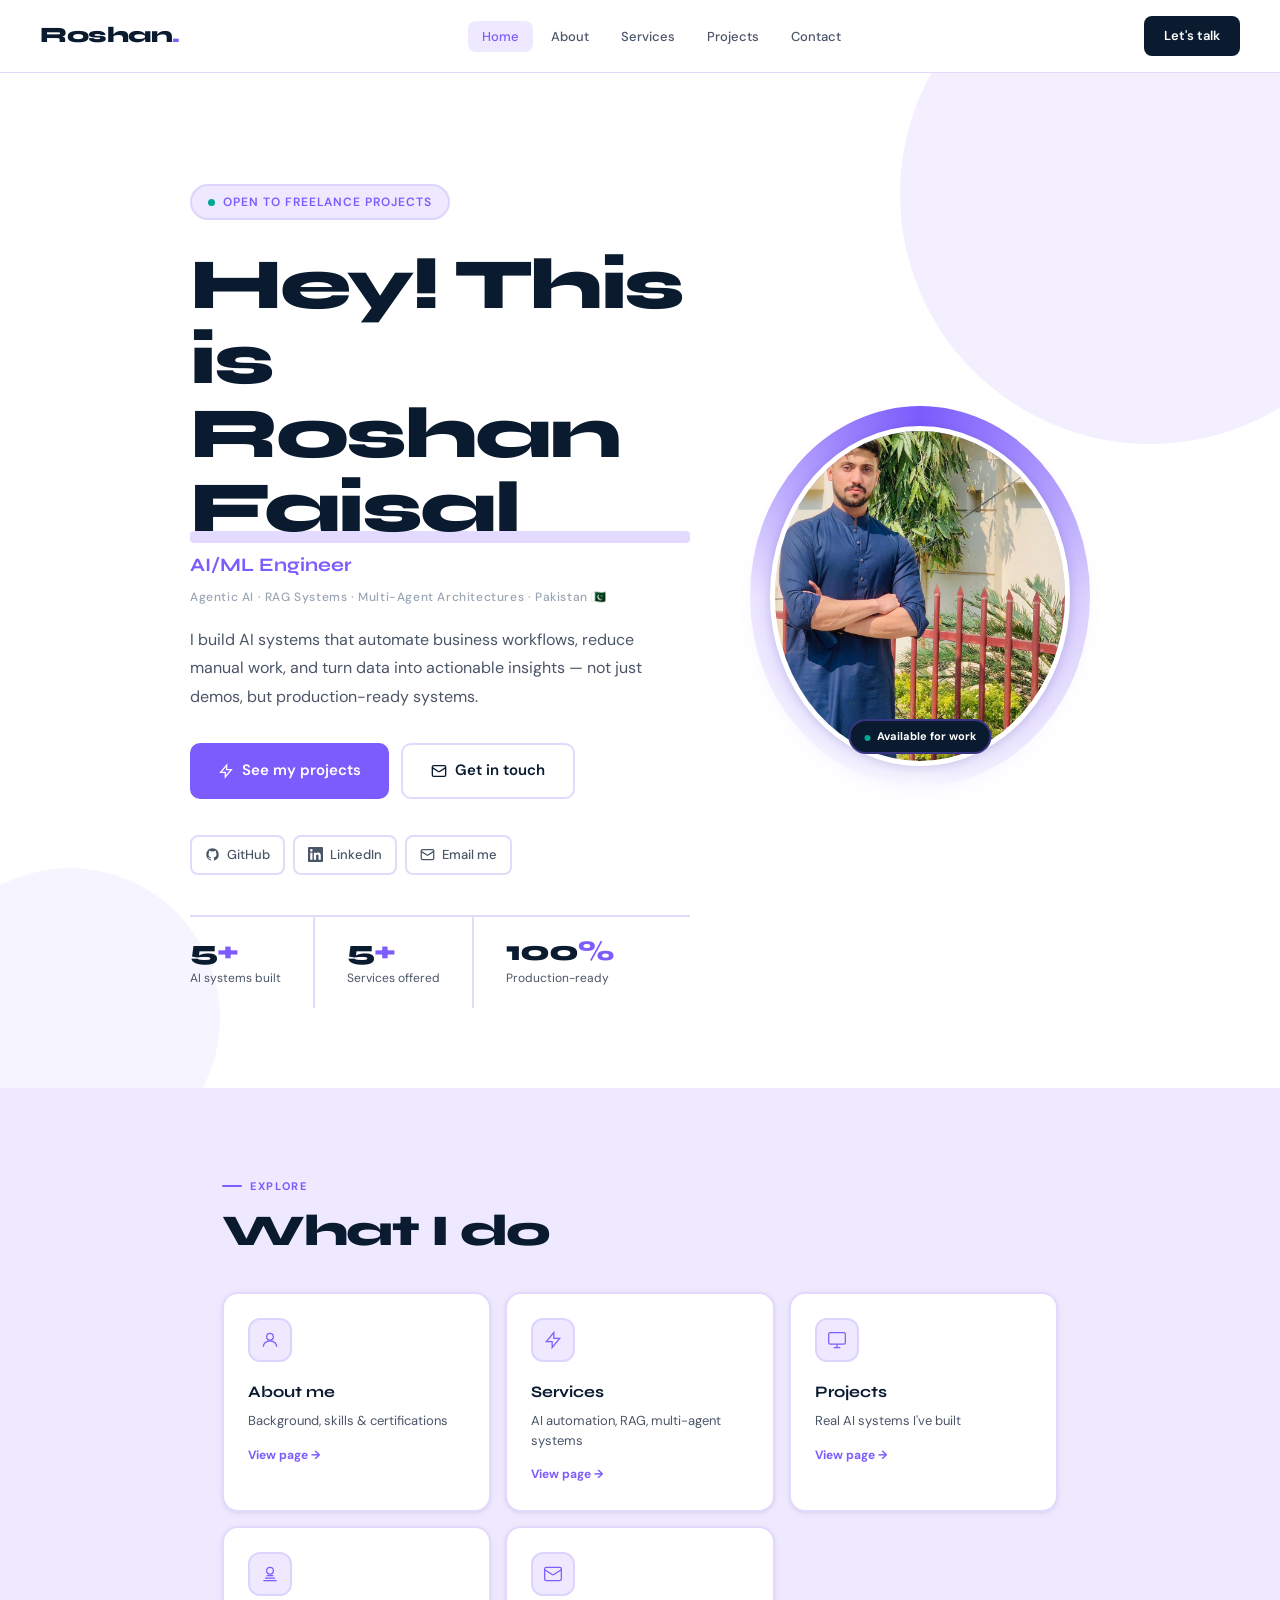
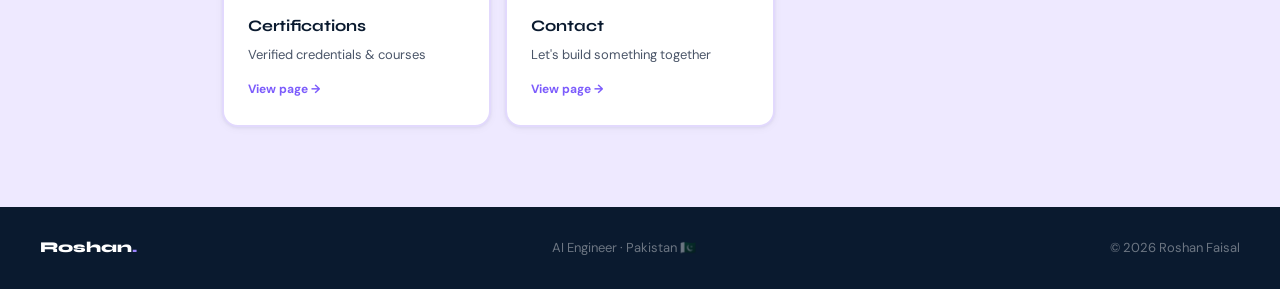
==== commit 89cd31f9: "Update index.html" ====
--- a/index.html
+++ b/index.html
@@ -2,7 +2,12 @@
 <html lang="en">
 <head>
 <meta charset="UTF-8"><meta name="viewport" content="width=device-width,initial-scale=1.0">
-<title>Roshan Faisal — AI Engineer</title>
+<title>Roshan Faisal — AI/ML Engineer</title>
+<meta property="og:title" content="Roshan Faisal — Agentic AI Engineer">
+<meta property="og:description" content="I build AI systems that automate workflows and solve real business problems.">
+<meta property="og:image" content="https://roshu-313.github.io/og-image.jpg">
+<meta property="og:url" content="https://roshu-313.github.io">
+<meta property="og:type" content="website">   
 <link rel="preconnect" href="https://fonts.googleapis.com">
 <link href="https://fonts.googleapis.com/css2?family=Syne:wght@400;600;700;800&family=DM+Sans:opsz,wght@9..40,300;9..40,400;9..40,500;9..40,600&display=swap" rel="stylesheet">
 <link rel="stylesheet" href="style.css">
@@ -172,7 +177,7 @@
     <div class="hero-photo-wrap">
       <div class="hero-photo-inner">
         <!-- save your photo as profile.jpg in the same folder -->
-        <img src="profile.jpg" alt="Roshan Faisal" style="width:100%;height:100%;object-fit:contain;object-position:center top;background:#e8e4f7;">
+        <img src="profile.jpg" alt="Roshan Faisal" style="width:100%;height:100%;object-fit:cover;object-position:center top;">
       </div>
       <div class="photo-badge">
         <span class="photo-badge-dot"></span>Available for work
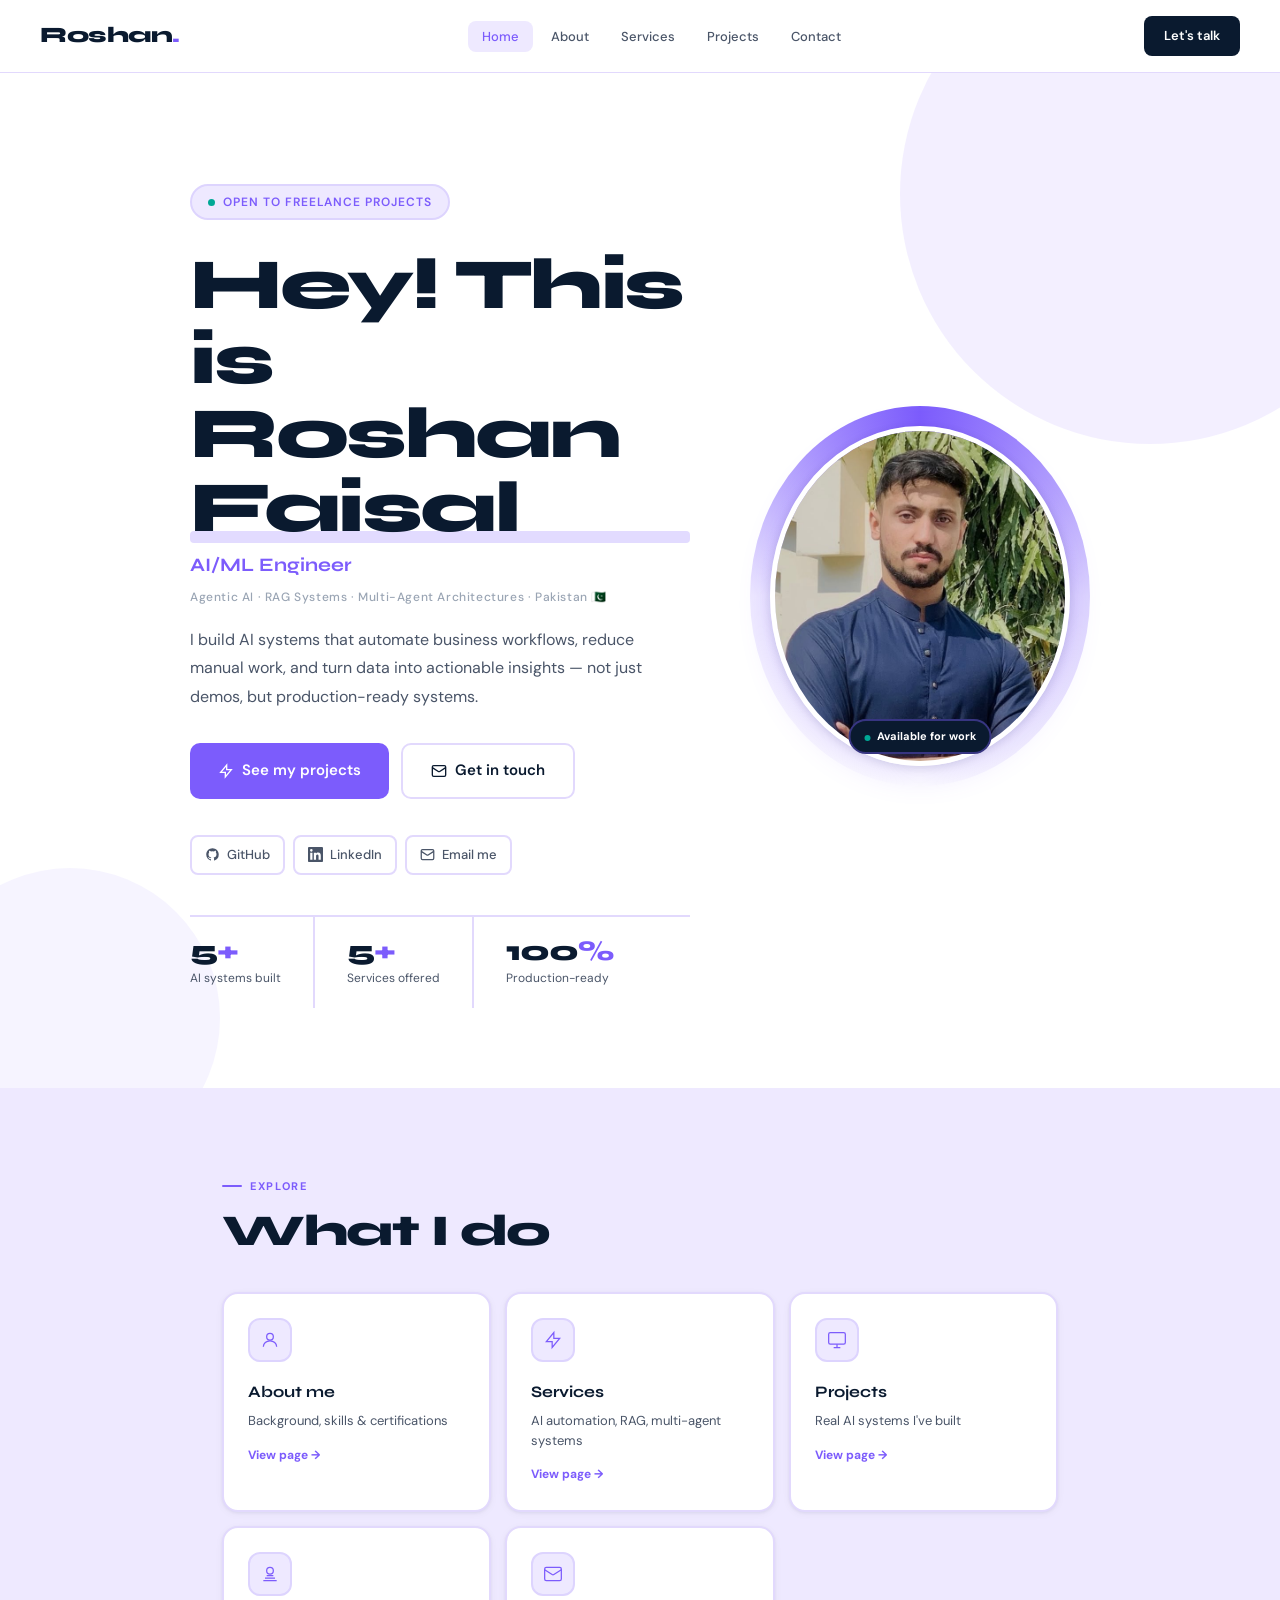
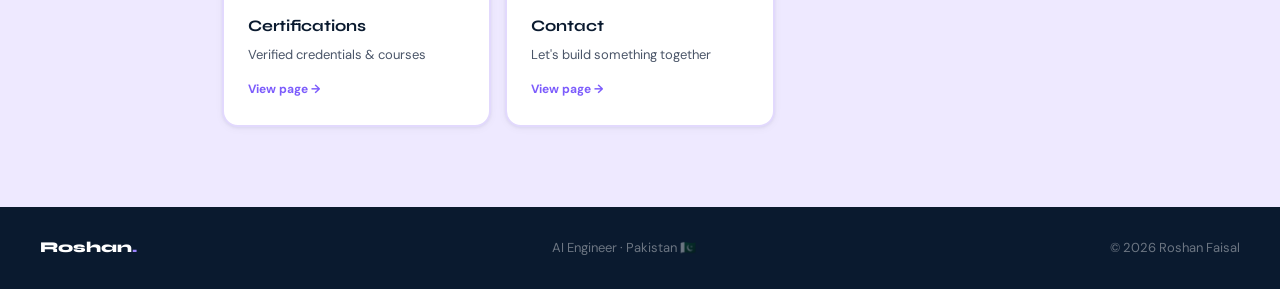
==== commit b9dcafb9: "Update index.html" ====
--- a/index.html
+++ b/index.html
@@ -177,7 +177,7 @@
     <div class="hero-photo-wrap">
       <div class="hero-photo-inner">
         <!-- save your photo as profile.jpg in the same folder -->
-        <img src="profile.jpg" alt="Roshan Faisal" style="width:100%;height:100%;object-fit:cover;object-position:center top;">
+        <img src="profile.jpeg" alt="Roshan Faisal" style="width:100%;height:100%;object-fit:cover;object-position:center top;">
       </div>
       <div class="photo-badge">
         <span class="photo-badge-dot"></span>Available for work
